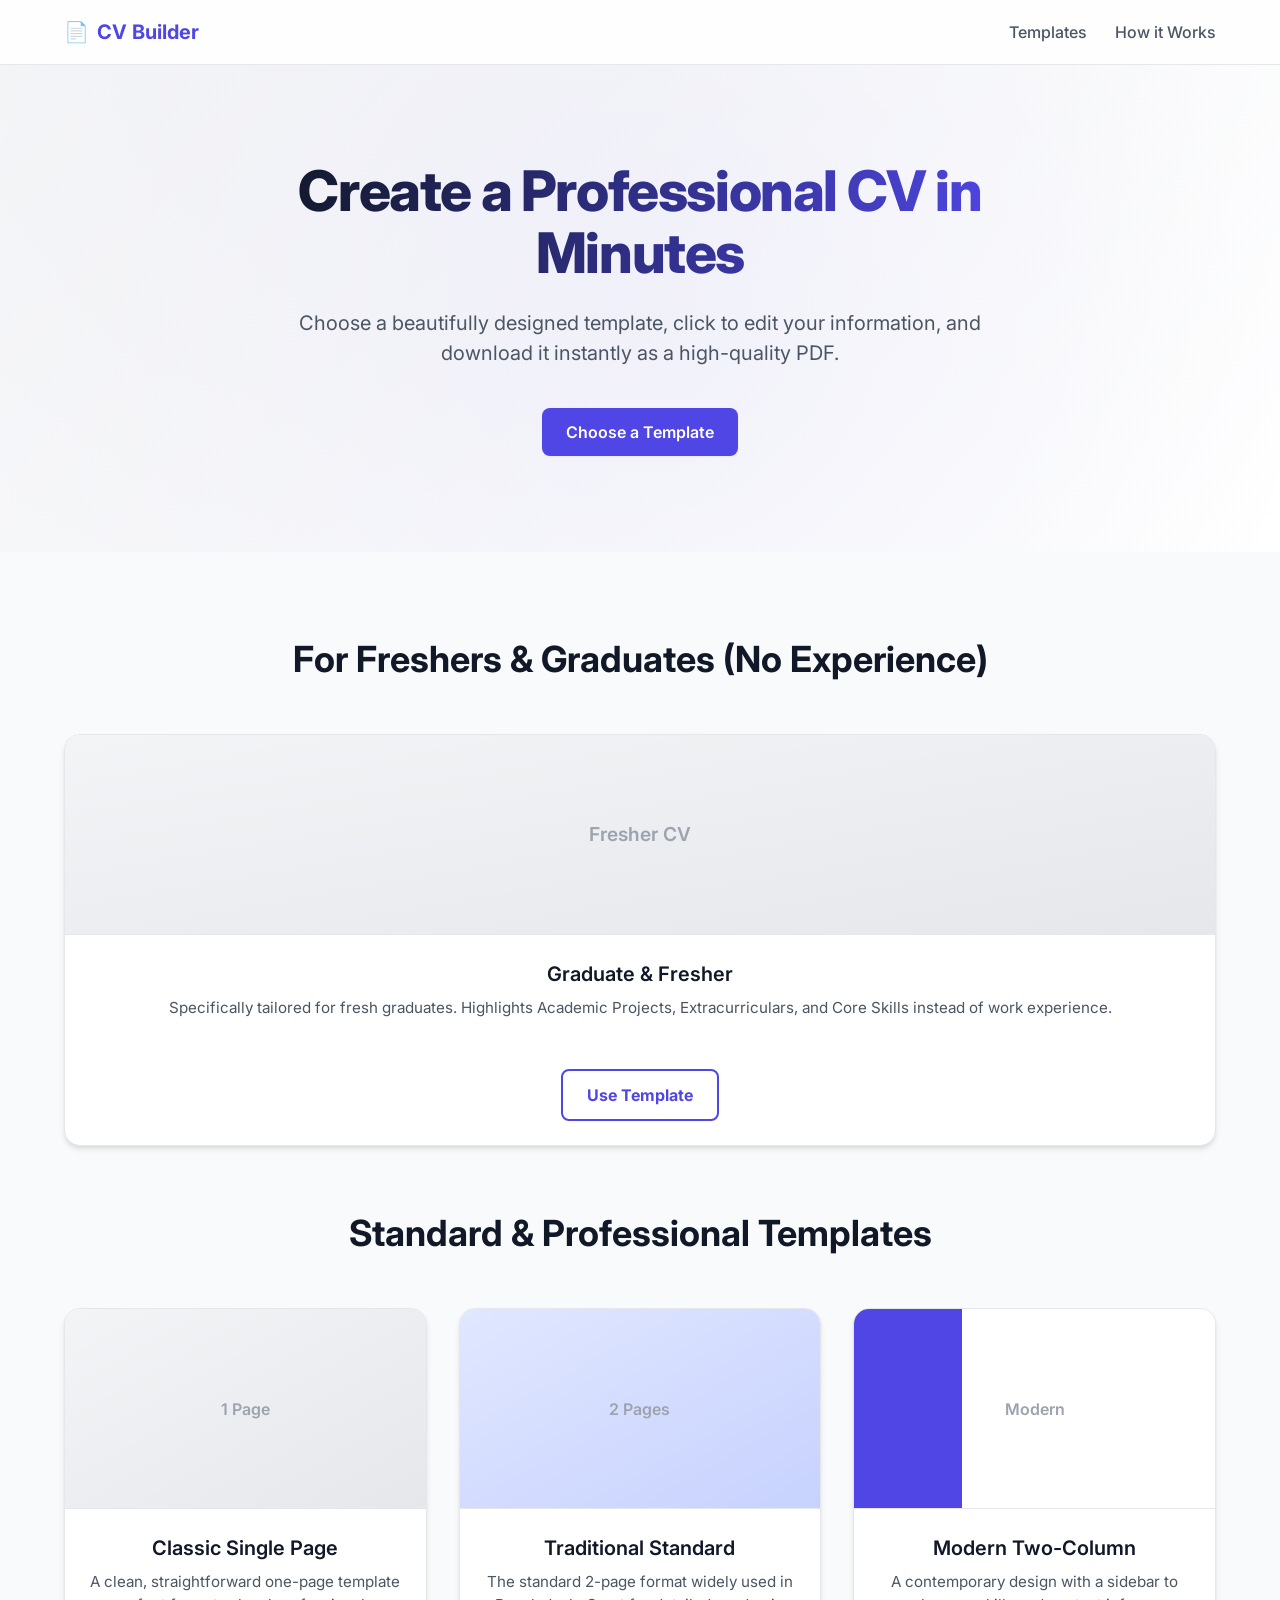
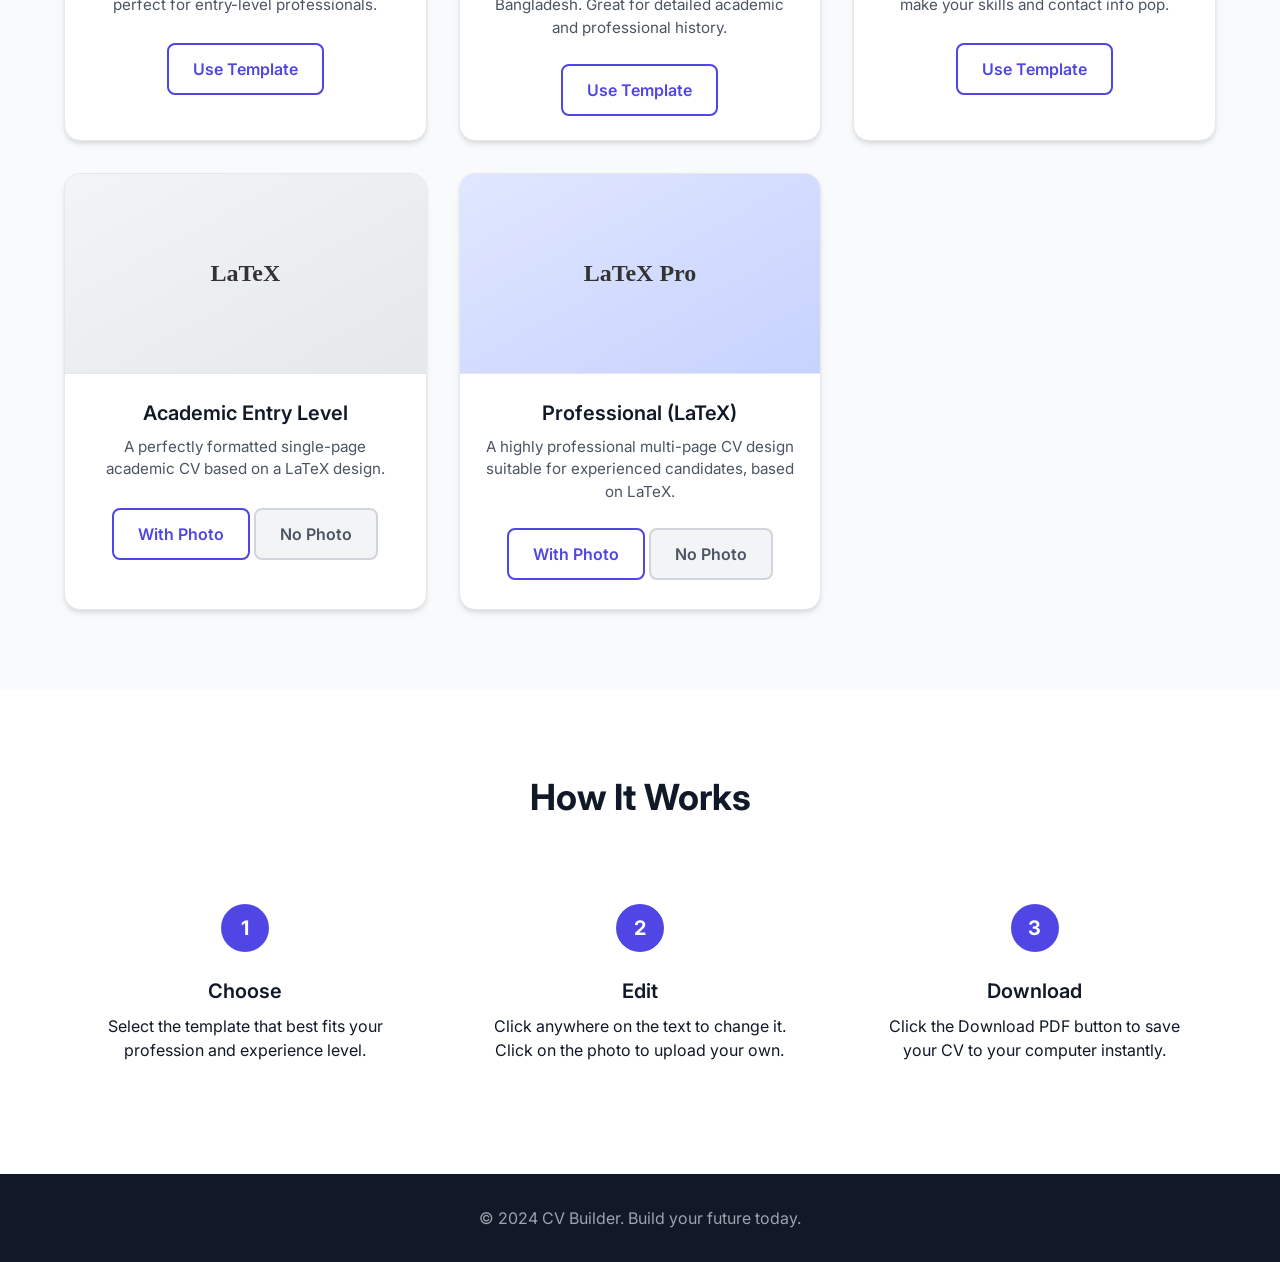
==== index.html @ 47bbd601 "Deploy CV Builder files" ====
<!DOCTYPE html>
<html lang="en">
<head>
    <meta charset="UTF-8">
    <meta name="viewport" content="width=device-width, initial-scale=1.0">
    <title>CV Builder - Professional CV Templates</title>
    <meta name="description" content="Create professional CVs quickly. Select a template, edit your details, and download as PDF.">
    <link rel="preconnect" href="https://fonts.googleapis.com">
    <link rel="preconnect" href="https://fonts.gstatic.com" crossorigin>
    <link href="https://fonts.googleapis.com/css2?family=Inter:wght@400;500;600;700&display=swap" rel="stylesheet">
    <link rel="stylesheet" href="css/style.css">
</head>
<body>
    <header class="navbar">
        <div class="container">
            <a href="index.html" class="logo">
                <span class="logo-icon">📄</span>
                <span class="logo-text">CV Builder</span>
            </a>
            <nav>
                <a href="#templates" class="nav-link">Templates</a>
                <a href="#how-it-works" class="nav-link">How it Works</a>
            </nav>
        </div>
    </header>

    <main>
        <section class="hero">
            <div class="container hero-content">
                <h1 class="hero-title">Create a Professional CV in Minutes</h1>
                <p class="hero-subtitle">Choose a beautifully designed template, click to edit your information, and download it instantly as a high-quality PDF.</p>
                <a href="#templates" class="btn btn-primary">Choose a Template</a>
            </div>
            <div class="hero-background"></div>
        </section>

        <section id="templates" class="templates-section">
            <div class="container">
                <h2 class="section-title">For Freshers & Graduates (No Experience)</h2>
                <div class="template-grid">
                    
                    <!-- Template: Fresher Special -->
                    <div class="template-card">
                        <div class="template-preview classic-1page-preview">
                            <span style="font-size: 1.2rem;">Fresher CV</span>
                        </div>
                        <div class="template-info">
                            <h3 class="template-name">Graduate & Fresher</h3>
                            <p class="template-desc">Specifically tailored for fresh graduates. Highlights Academic Projects, Extracurriculars, and Core Skills instead of work experience.</p>
                            <a href="template-fresher.html" class="btn btn-outline" style="border-color: #4f46e5; color: #4f46e5; font-weight: bold;">Use Template</a>
                        </div>
                    </div>

                </div>

                <h2 class="section-title" style="margin-top: 60px;">Standard & Professional Templates</h2>
                <div class="template-grid">
                    
                    <!-- Template 1: Classic 1-Page -->
                    <div class="template-card">
                        <div class="template-preview classic-1page-preview">
                            <span>1 Page</span>
                        </div>
                        <div class="template-info">
                            <h3 class="template-name">Classic Single Page</h3>
                            <p class="template-desc">A clean, straightforward one-page template perfect for entry-level professionals.</p>
                            <a href="template-1page.html" class="btn btn-outline">Use Template</a>
                        </div>
                    </div>

                    <!-- Template 2: Traditional 2-Page (Bangladeshi Standard) -->
                    <div class="template-card">
                        <div class="template-preview traditional-2page-preview">
                            <span>2 Pages</span>
                        </div>
                        <div class="template-info">
                            <h3 class="template-name">Traditional Standard</h3>
                            <p class="template-desc">The standard 2-page format widely used in Bangladesh. Great for detailed academic and professional history.</p>
                            <a href="template-2page.html" class="btn btn-outline">Use Template</a>
                        </div>
                    </div>

                    <!-- Template 3: Modern Layout -->
                    <div class="template-card">
                        <div class="template-preview modern-preview">
                            <span>Modern</span>
                        </div>
                        <div class="template-info">
                            <h3 class="template-name">Modern Two-Column</h3>
                            <p class="template-desc">A contemporary design with a sidebar to make your skills and contact info pop.</p>
                            <a href="template-modern.html" class="btn btn-outline">Use Template</a>
                        </div>
                    </div>

                    <!-- Template 4: LaTeX Style 1 -->
                    <div class="template-card">
                        <div class="template-preview classic-1page-preview">
                            <span style="font-family: 'Times New Roman', serif; font-size: 1.5rem; color: #333;">LaTeX</span>
                        </div>
                        <div class="template-info">
                            <h3 class="template-name">Academic Entry Level</h3>
                            <p class="template-desc">A perfectly formatted single-page academic CV based on a LaTeX design.</p>
                            <a href="template-latex-1.html" class="btn btn-outline" style="margin-bottom: 5px;">With Photo</a>
                            <a href="template-latex-1-noimg.html" class="btn btn-outline" style="background:#f3f4f6; color:#4b5563; border-color:#d1d5db;">No Photo</a>
                        </div>
                    </div>

                    <!-- Template 5: LaTeX Style 2 -->
                    <div class="template-card">
                        <div class="template-preview traditional-2page-preview">
                            <span style="font-family: 'Times New Roman', serif; font-size: 1.5rem; color: #333;">LaTeX Pro</span>
                        </div>
                        <div class="template-info">
                            <h3 class="template-name">Professional (LaTeX)</h3>
                            <p class="template-desc">A highly professional multi-page CV design suitable for experienced candidates, based on LaTeX.</p>
                            <a href="template-latex-2.html" class="btn btn-outline" style="margin-bottom: 5px;">With Photo</a>
                            <a href="template-latex-2-noimg.html" class="btn btn-outline" style="background:#f3f4f6; color:#4b5563; border-color:#d1d5db;">No Photo</a>
                        </div>
                    </div>

                </div>
            </div>
        </section>

        <section id="how-it-works" class="how-it-works">
            <div class="container">
                <h2 class="section-title">How It Works</h2>
                <div class="steps-grid">
                    <div class="step-item">
                        <div class="step-number">1</div>
                        <h3 class="step-title">Choose</h3>
                        <p>Select the template that best fits your profession and experience level.</p>
                    </div>
                    <div class="step-item">
                        <div class="step-number">2</div>
                        <h3 class="step-title">Edit</h3>
                        <p>Click anywhere on the text to change it. Click on the photo to upload your own.</p>
                    </div>
                    <div class="step-item">
                        <div class="step-number">3</div>
                        <h3 class="step-title">Download</h3>
                        <p>Click the Download PDF button to save your CV to your computer instantly.</p>
                    </div>
                </div>
            </div>
        </section>
    </main>

    <footer class="footer">
        <div class="container">
            <p>&copy; 2024 CV Builder. Build your future today.</p>
        </div>
    </footer>
</body>
</html>
---- css/style.css ----
:root {
    --primary-color: #4f46e5;
    --primary-hover: #4338ca;
    --text-main: #111827;
    --text-muted: #4b5563;
    --bg-main: #f9fafb;
    --bg-card: #ffffff;
    --border-color: #e5e7eb;
    --radius-md: 0.5rem;
    --radius-lg: 1rem;
    --shadow-sm: 0 1px 2px 0 rgba(0, 0, 0, 0.05);
    --shadow-md: 0 4px 6px -1px rgba(0, 0, 0, 0.1), 0 2px 4px -1px rgba(0, 0, 0, 0.06);
    --shadow-lg: 0 10px 15px -3px rgba(0, 0, 0, 0.1), 0 4px 6px -2px rgba(0, 0, 0, 0.05);
    --font-sans: 'Inter', system-ui, -apple-system, sans-serif;
}

* {
    margin: 0;
    padding: 0;
    box-sizing: border-box;
}

html {
    scroll-behavior: smooth;
}

body {
    font-family: var(--font-sans);
    color: var(--text-main);
    background-color: var(--bg-main);
    line-height: 1.5;
}

a {
    text-decoration: none;
    color: inherit;
}

/* Layout */
.container {
    max-width: 1200px;
    margin: 0 auto;
    padding: 0 1.5rem;
}

/* Navbar */
.navbar {
    background-color: rgba(255, 255, 255, 0.8);
    backdrop-filter: blur(8px);
    position: sticky;
    top: 0;
    z-index: 100;
    border-bottom: 1px solid var(--border-color);
}

.navbar .container {
    display: flex;
    justify-content: space-between;
    align-items: center;
    height: 4rem;
}

.logo {
    display: flex;
    align-items: center;
    gap: 0.5rem;
    font-size: 1.25rem;
    font-weight: 700;
    color: var(--primary-color);
}

.nav-link {
    font-weight: 500;
    color: var(--text-muted);
    margin-left: 1.5rem;
    transition: color 0.2s;
}

.nav-link:hover {
    color: var(--primary-color);
}

/* Buttons */
.btn {
    display: inline-flex;
    align-items: center;
    justify-content: center;
    padding: 0.75rem 1.5rem;
    font-size: 1rem;
    font-weight: 600;
    border-radius: var(--radius-md);
    transition: all 0.2s;
    cursor: pointer;
    border: none;
}

.btn-primary {
    background-color: var(--primary-color);
    color: white;
    box-shadow: var(--shadow-sm);
}

.btn-primary:hover {
    background-color: var(--primary-hover);
    transform: translateY(-1px);
    box-shadow: var(--shadow-md);
}

.btn-outline {
    background-color: transparent;
    color: var(--primary-color);
    border: 2px solid var(--primary-color);
}

.btn-outline:hover {
    background-color: var(--primary-color);
    color: white;
}

/* Hero Section */
.hero {
    position: relative;
    padding: 6rem 0;
    text-align: center;
    overflow: hidden;
    background: linear-gradient(135deg, #f3f4f6 0%, #ffffff 100%);
}

.hero-content {
    position: relative;
    z-index: 10;
    max-width: 800px;
}

.hero-title {
    font-size: 3.5rem;
    font-weight: 800;
    letter-spacing: -0.025em;
    line-height: 1.1;
    margin-bottom: 1.5rem;
    background: linear-gradient(to right, #111827, #4f46e5);
    -webkit-background-clip: text;
    color: transparent;
}

.hero-subtitle {
    font-size: 1.25rem;
    color: var(--text-muted);
    margin-bottom: 2.5rem;
}

.hero-background {
    position: absolute;
    top: -50%;
    left: -50%;
    width: 200%;
    height: 200%;
    background: radial-gradient(circle, rgba(79, 70, 229, 0.05) 0%, transparent 50%);
    z-index: 1;
    pointer-events: none;
}

/* Section Common */
.section-title {
    font-size: 2.25rem;
    font-weight: 700;
    text-align: center;
    margin-bottom: 3rem;
}

/* Templates Section */
.templates-section {
    padding: 5rem 0;
    background-color: var(--bg-main);
}

.template-grid {
    display: grid;
    grid-template-columns: repeat(auto-fit, minmax(300px, 1fr));
    gap: 2rem;
}

.template-card {
    background-color: var(--bg-card);
    border-radius: var(--radius-lg);
    overflow: hidden;
    box-shadow: var(--shadow-md);
    transition: transform 0.3s, box-shadow 0.3s;
    border: 1px solid var(--border-color);
}

.template-card:hover {
    transform: translateY(-5px);
    box-shadow: var(--shadow-lg);
}

.template-preview {
    height: 200px;
    background-color: #e5e7eb;
    display: flex;
    align-items: center;
    justify-content: center;
    font-weight: 600;
    color: #9ca3af;
    position: relative;
    border-bottom: 1px solid var(--border-color);
}

.classic-1page-preview {
    background: linear-gradient(to bottom right, #f3f4f6, #e5e7eb);
}

.traditional-2page-preview {
    background: linear-gradient(to bottom right, #e0e7ff, #c7d2fe);
}

.modern-preview {
    background: linear-gradient(to right, #4f46e5 30%, #ffffff 30%);
}

.template-info {
    padding: 1.5rem;
    text-align: center;
}

.template-name {
    font-size: 1.25rem;
    font-weight: 600;
    margin-bottom: 0.5rem;
}

.template-desc {
    color: var(--text-muted);
    font-size: 0.95rem;
    margin-bottom: 1.5rem;
    min-height: 3rem;
}

/* How It Works */
.how-it-works {
    padding: 5rem 0;
    background-color: white;
}

.steps-grid {
    display: grid;
    grid-template-columns: repeat(auto-fit, minmax(250px, 1fr));
    gap: 2rem;
    text-align: center;
}

.step-item {
    padding: 2rem;
}

.step-number {
    width: 3rem;
    height: 3rem;
    background-color: var(--primary-color);
    color: white;
    border-radius: 50%;
    display: flex;
    align-items: center;
    justify-content: center;
    font-size: 1.25rem;
    font-weight: 700;
    margin: 0 auto 1.5rem auto;
}

.step-title {
    font-size: 1.25rem;
    font-weight: 600;
    margin-bottom: 0.5rem;
}

/* Footer */
.footer {
    background-color: #111827;
    color: #9ca3af;
    text-align: center;
    padding: 2rem 0;
}
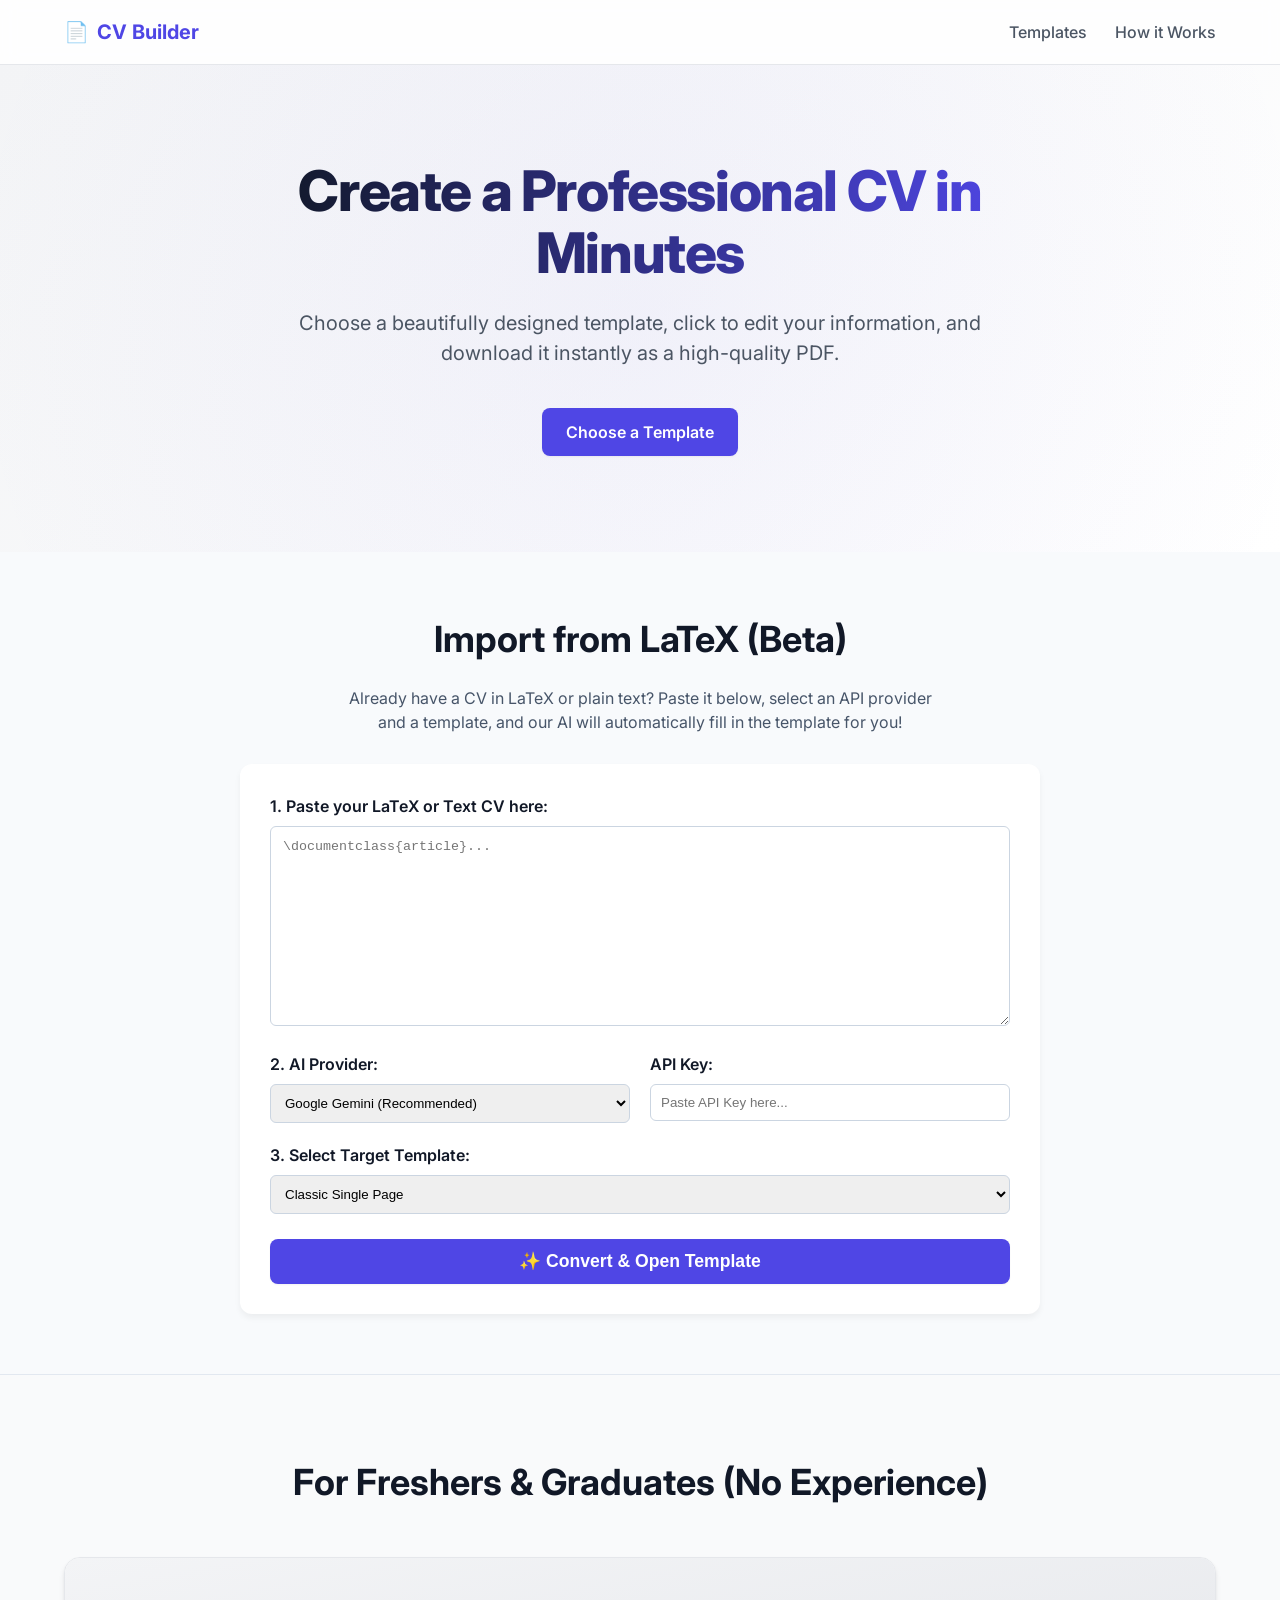
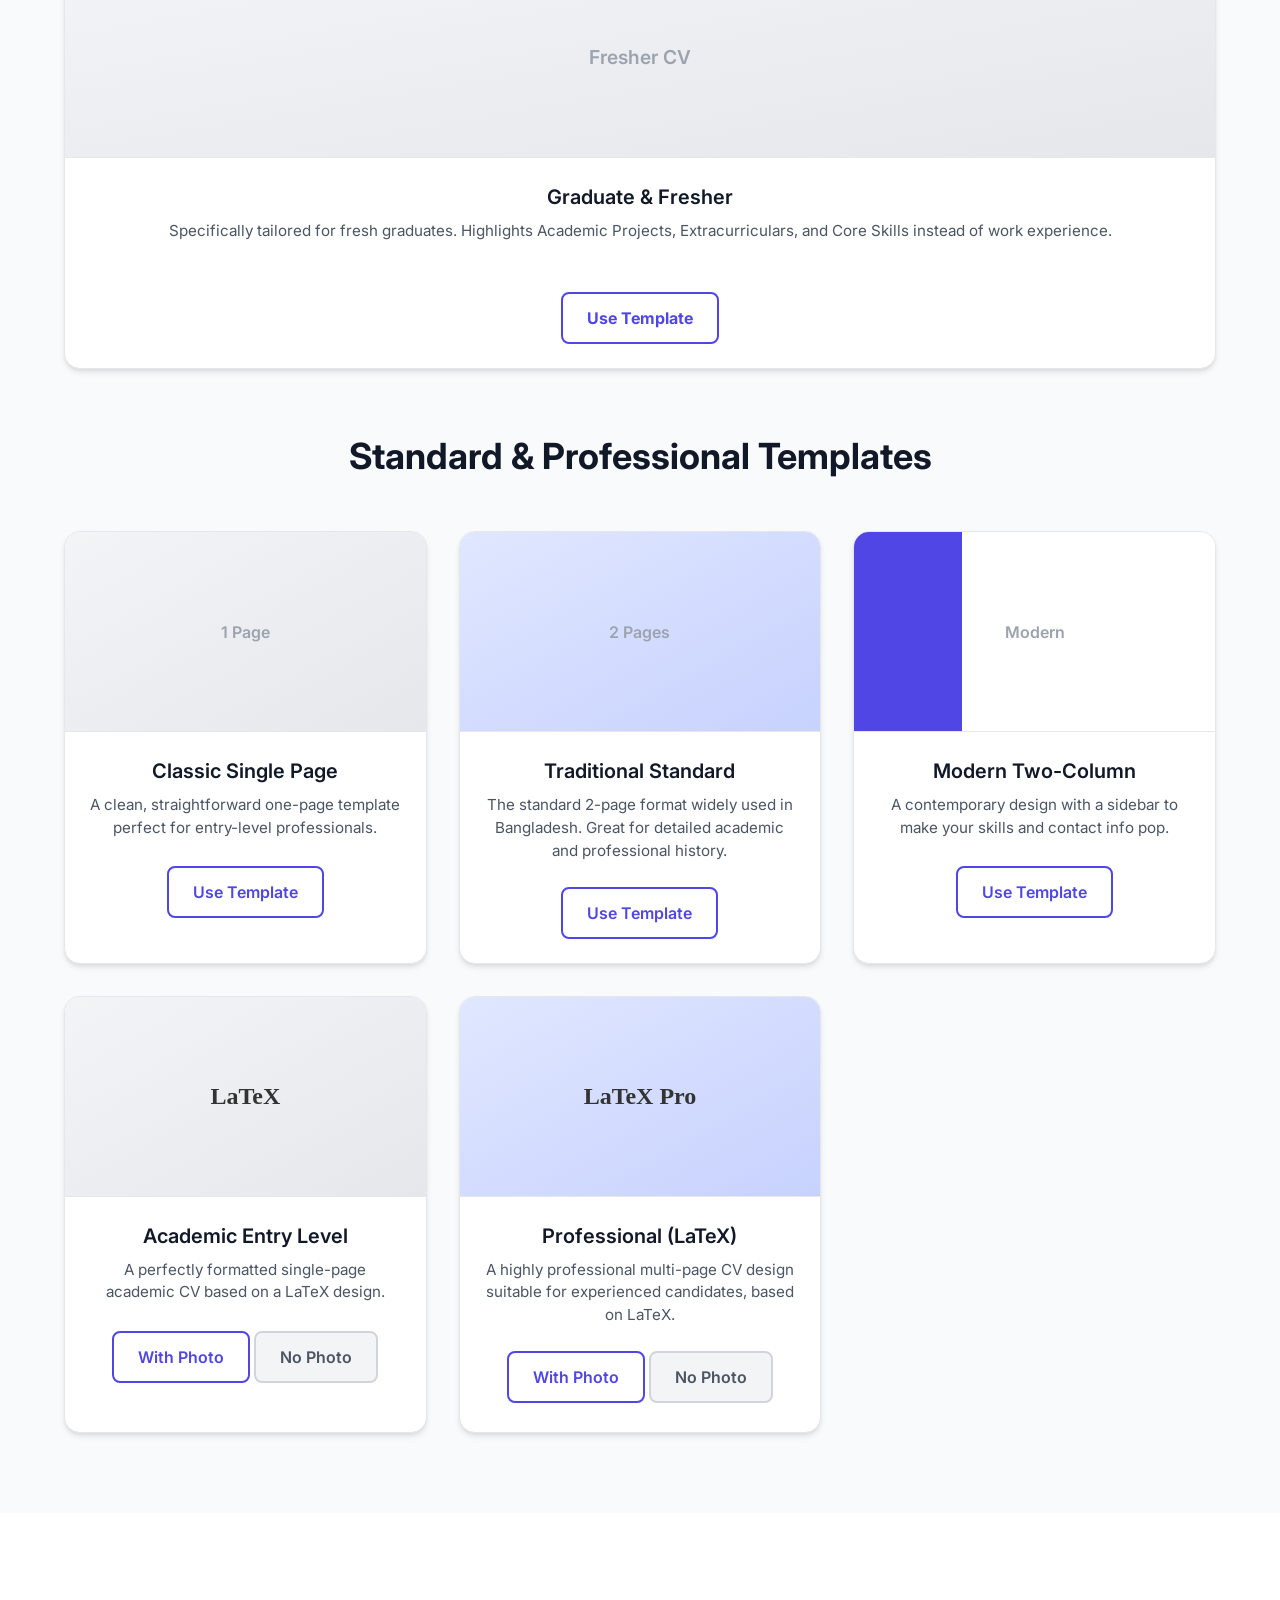
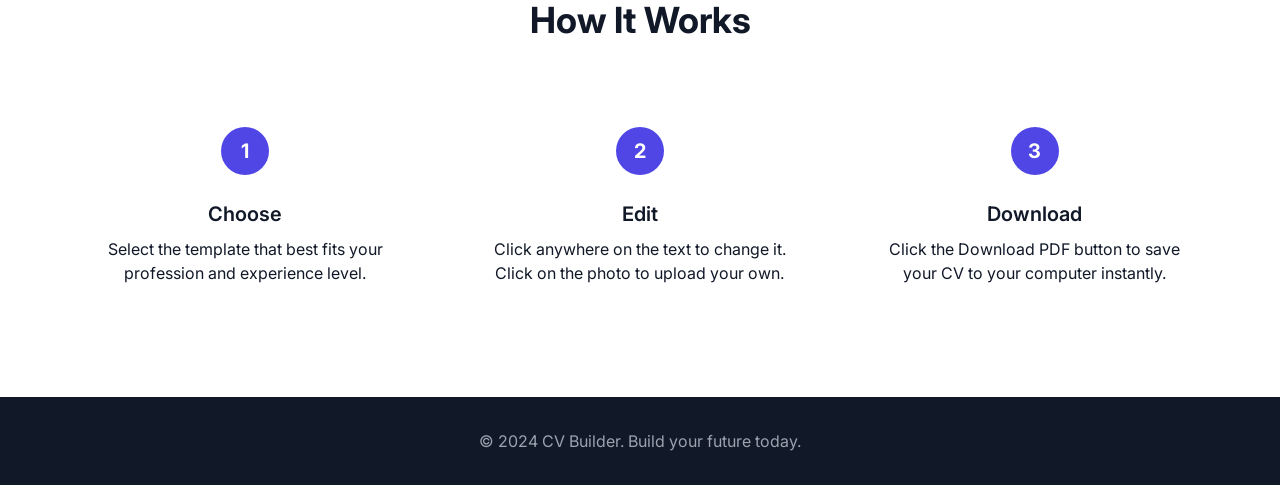
==== commit 9afbb599: "Add LaTeX import and PDF compilation features" ====
--- a/index.html
+++ b/index.html
@@ -34,6 +34,52 @@
             <div class="hero-background"></div>
         </section>
 
+        <section id="import-section" style="background: #f8fafc; padding: 60px 0; border-bottom: 1px solid #e2e8f0;">
+            <div class="container">
+                <h2 class="section-title" style="text-align: center; margin-bottom: 20px;">Import from LaTeX (Beta)</h2>
+                <p style="text-align: center; margin-bottom: 30px; color: #475569; max-width: 600px; margin-left: auto; margin-right: auto;">
+                    Already have a CV in LaTeX or plain text? Paste it below, select an API provider and a template, and our AI will automatically fill in the template for you!
+                </p>
+                <div style="max-width: 800px; margin: 0 auto; background: white; padding: 30px; border-radius: 12px; box-shadow: 0 4px 6px rgba(0,0,0,0.05);">
+                    <div style="margin-bottom: 20px;">
+                        <label style="display: block; font-weight: 600; margin-bottom: 8px;">1. Paste your LaTeX or Text CV here:</label>
+                        <textarea id="import-text" style="width: 100%; height: 200px; padding: 12px; border: 1px solid #cbd5e1; border-radius: 6px; font-family: monospace; resize: vertical;" placeholder="\documentclass{article}..."></textarea>
+                    </div>
+                    
+                    <div style="display: flex; gap: 20px; margin-bottom: 20px; flex-wrap: wrap;">
+                        <div style="flex: 1; min-width: 200px;">
+                            <label style="display: block; font-weight: 600; margin-bottom: 8px;">2. AI Provider:</label>
+                            <select id="import-provider" style="width: 100%; padding: 10px; border: 1px solid #cbd5e1; border-radius: 6px;">
+                                <option value="gemini">Google Gemini (Recommended)</option>
+                                <option value="groq">Groq (Llama 3.3)</option>
+                            </select>
+                        </div>
+                        <div style="flex: 1; min-width: 200px;">
+                            <label style="display: block; font-weight: 600; margin-bottom: 8px;">API Key:</label>
+                            <input type="password" id="import-api-key" style="width: 100%; padding: 10px; border: 1px solid #cbd5e1; border-radius: 6px;" placeholder="Paste API Key here...">
+                        </div>
+                    </div>
+
+                    <div style="margin-bottom: 25px;">
+                        <label style="display: block; font-weight: 600; margin-bottom: 8px;">3. Select Target Template:</label>
+                        <select id="import-target" style="width: 100%; padding: 10px; border: 1px solid #cbd5e1; border-radius: 6px;">
+                            <option value="template-1page.html">Classic Single Page</option>
+                            <option value="template-2page.html">Traditional 2-Page Standard</option>
+                            <option value="template-modern.html">Modern Two-Column</option>
+                            <option value="template-latex-1.html">LaTeX Style 1 (Classic Table)</option>
+                            <option value="template-latex-2.html">LaTeX Style 2 (Clean Sections)</option>
+                            <option value="template-fresher.html">Graduate & Fresher</option>
+                            <option value="template-custom.html" style="font-weight: bold; color: #4f46e5;">✨ Auto-Generate Custom HTML Layout</option>
+                            <option value="pdf-compiler" style="font-weight: bold; color: #dc2626;">📄 Compile directly to PDF (LaTeX Online)</option>
+                        </select>
+                    </div>
+
+                    <button id="btn-run-import" class="btn btn-primary" style="width: 100%; font-size: 1.1rem; padding: 12px;">✨ Convert & Open Template</button>
+                    <div id="import-status" style="margin-top: 15px; text-align: center; color: #4f46e5; font-weight: 500; display: none;">Processing your CV... Please wait (this can take up to 20 seconds).</div>
+                </div>
+            </div>
+        </section>
+
         <section id="templates" class="templates-section">
             <div class="container">
                 <h2 class="section-title">For Freshers & Graduates (No Experience)</h2>
@@ -151,5 +197,6 @@
             <p>&copy; 2024 CV Builder. Build your future today.</p>
         </div>
     </footer>
+    <script src="js/import.js"></script>
 </body>
 </html>
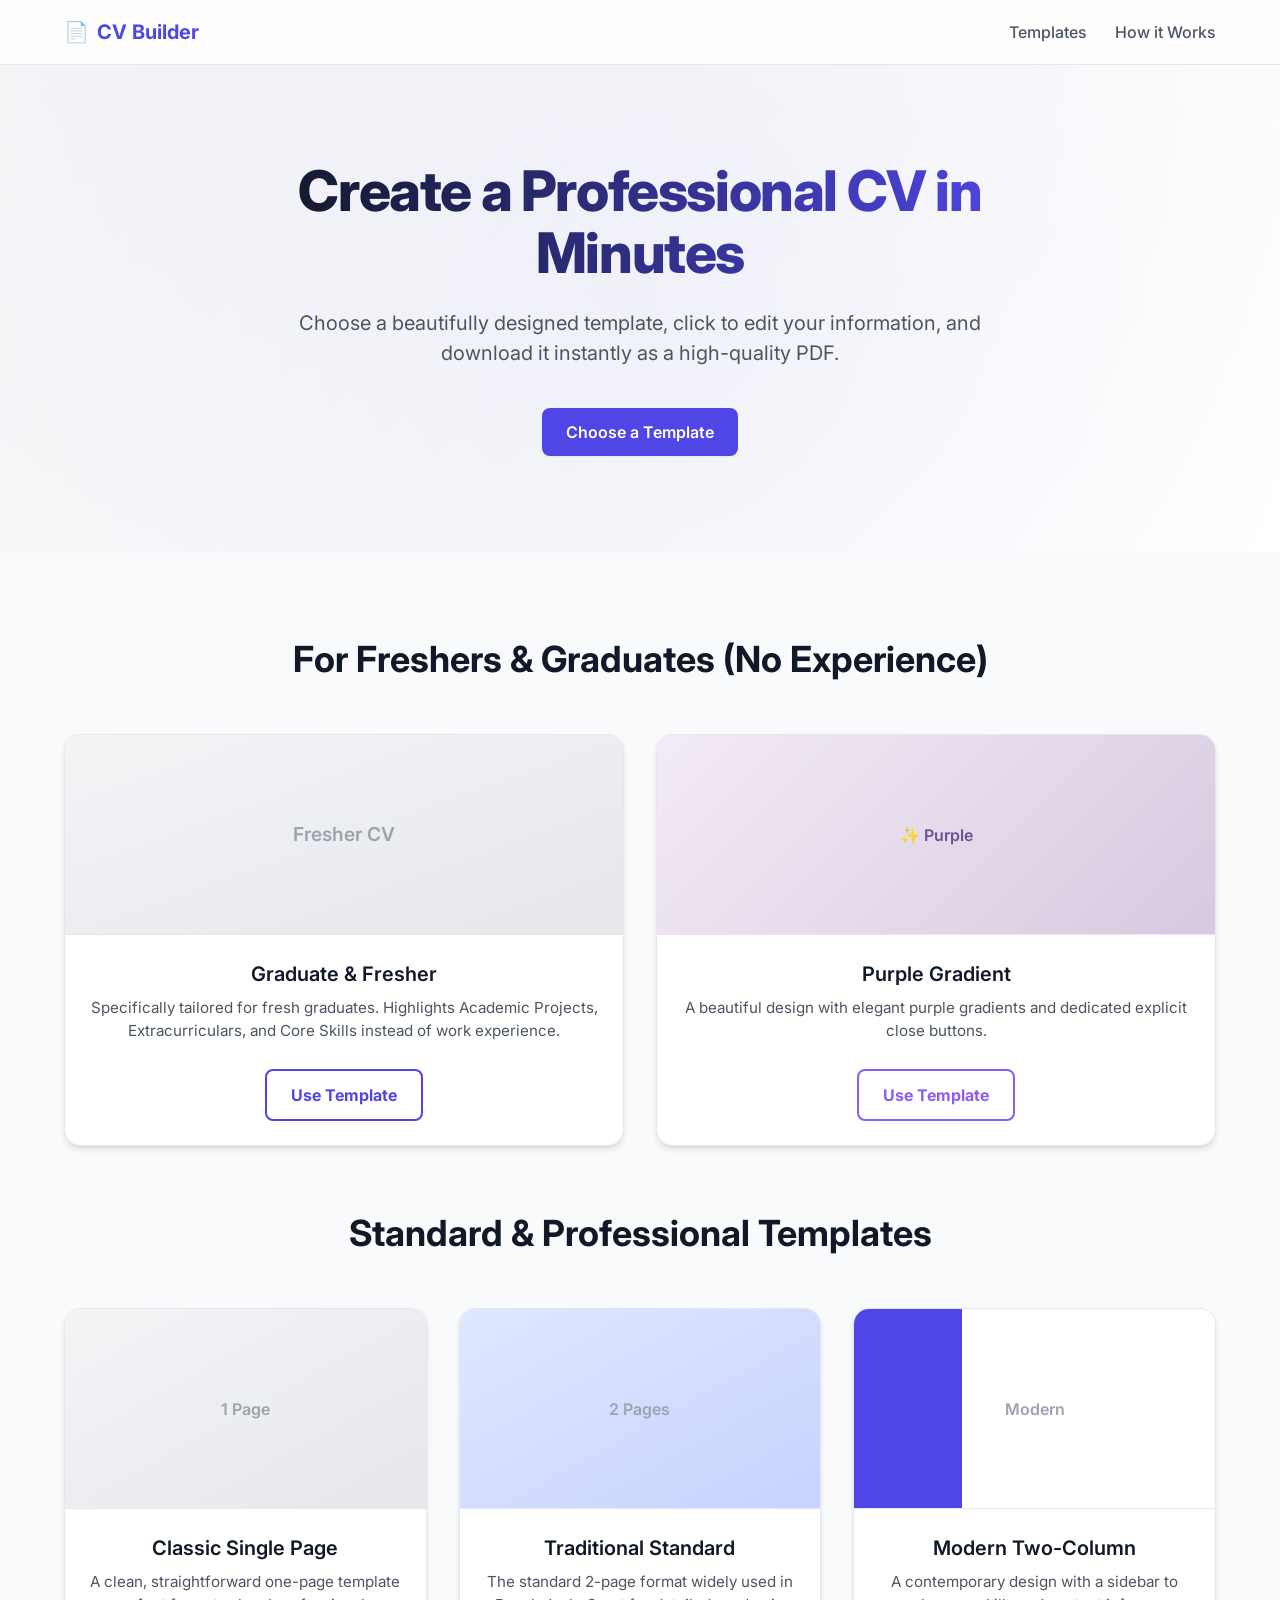
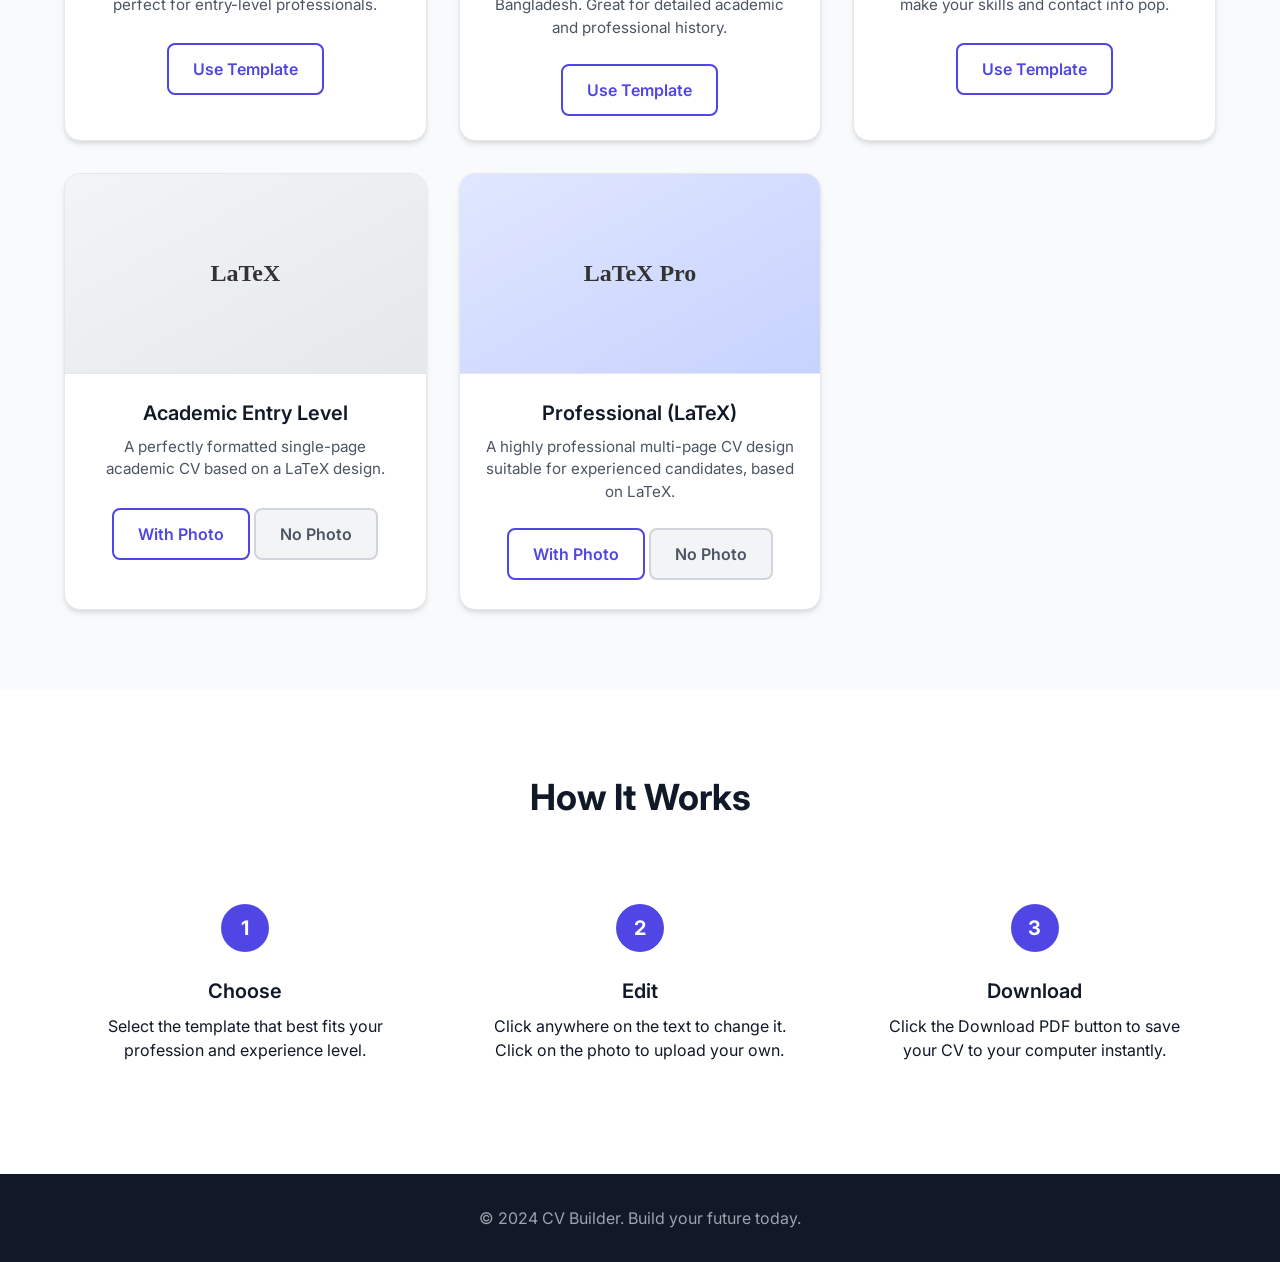
==== commit f47e9876: "Add Purple Gradient Template and explicit close buttons" ====
--- a/index.html
+++ b/index.html
@@ -34,52 +34,6 @@
             <div class="hero-background"></div>
         </section>
 
-        <section id="import-section" style="background: #f8fafc; padding: 60px 0; border-bottom: 1px solid #e2e8f0;">
-            <div class="container">
-                <h2 class="section-title" style="text-align: center; margin-bottom: 20px;">Import from LaTeX (Beta)</h2>
-                <p style="text-align: center; margin-bottom: 30px; color: #475569; max-width: 600px; margin-left: auto; margin-right: auto;">
-                    Already have a CV in LaTeX or plain text? Paste it below, select an API provider and a template, and our AI will automatically fill in the template for you!
-                </p>
-                <div style="max-width: 800px; margin: 0 auto; background: white; padding: 30px; border-radius: 12px; box-shadow: 0 4px 6px rgba(0,0,0,0.05);">
-                    <div style="margin-bottom: 20px;">
-                        <label style="display: block; font-weight: 600; margin-bottom: 8px;">1. Paste your LaTeX or Text CV here:</label>
-                        <textarea id="import-text" style="width: 100%; height: 200px; padding: 12px; border: 1px solid #cbd5e1; border-radius: 6px; font-family: monospace; resize: vertical;" placeholder="\documentclass{article}..."></textarea>
-                    </div>
-                    
-                    <div style="display: flex; gap: 20px; margin-bottom: 20px; flex-wrap: wrap;">
-                        <div style="flex: 1; min-width: 200px;">
-                            <label style="display: block; font-weight: 600; margin-bottom: 8px;">2. AI Provider:</label>
-                            <select id="import-provider" style="width: 100%; padding: 10px; border: 1px solid #cbd5e1; border-radius: 6px;">
-                                <option value="gemini">Google Gemini (Recommended)</option>
-                                <option value="groq">Groq (Llama 3.3)</option>
-                            </select>
-                        </div>
-                        <div style="flex: 1; min-width: 200px;">
-                            <label style="display: block; font-weight: 600; margin-bottom: 8px;">API Key:</label>
-                            <input type="password" id="import-api-key" style="width: 100%; padding: 10px; border: 1px solid #cbd5e1; border-radius: 6px;" placeholder="Paste API Key here...">
-                        </div>
-                    </div>
-
-                    <div style="margin-bottom: 25px;">
-                        <label style="display: block; font-weight: 600; margin-bottom: 8px;">3. Select Target Template:</label>
-                        <select id="import-target" style="width: 100%; padding: 10px; border: 1px solid #cbd5e1; border-radius: 6px;">
-                            <option value="template-1page.html">Classic Single Page</option>
-                            <option value="template-2page.html">Traditional 2-Page Standard</option>
-                            <option value="template-modern.html">Modern Two-Column</option>
-                            <option value="template-latex-1.html">LaTeX Style 1 (Classic Table)</option>
-                            <option value="template-latex-2.html">LaTeX Style 2 (Clean Sections)</option>
-                            <option value="template-fresher.html">Graduate & Fresher</option>
-                            <option value="template-custom.html" style="font-weight: bold; color: #4f46e5;">✨ Auto-Generate Custom HTML Layout</option>
-                            <option value="pdf-compiler" style="font-weight: bold; color: #dc2626;">📄 Compile directly to PDF (LaTeX Online)</option>
-                        </select>
-                    </div>
-
-                    <button id="btn-run-import" class="btn btn-primary" style="width: 100%; font-size: 1.1rem; padding: 12px;">✨ Convert & Open Template</button>
-                    <div id="import-status" style="margin-top: 15px; text-align: center; color: #4f46e5; font-weight: 500; display: none;">Processing your CV... Please wait (this can take up to 20 seconds).</div>
-                </div>
-            </div>
-        </section>
-
         <section id="templates" class="templates-section">
             <div class="container">
                 <h2 class="section-title">For Freshers & Graduates (No Experience)</h2>
@@ -94,6 +48,18 @@
                             <h3 class="template-name">Graduate & Fresher</h3>
                             <p class="template-desc">Specifically tailored for fresh graduates. Highlights Academic Projects, Extracurriculars, and Core Skills instead of work experience.</p>
                             <a href="template-fresher.html" class="btn btn-outline" style="border-color: #4f46e5; color: #4f46e5; font-weight: bold;">Use Template</a>
+                        </div>
+                    </div>
+
+                    <!-- Template: Purple Gradient -->
+                    <div class="template-card">
+                        <div class="template-preview" style="background: linear-gradient(135deg, #f3ebf5 0%, #d7c9e0 100%);">
+                            <span style="color: #6b5294;">✨ Purple</span>
+                        </div>
+                        <div class="template-info">
+                            <h3 class="template-name">Purple Gradient</h3>
+                            <p class="template-desc">A beautiful design with elegant purple gradients and dedicated explicit close buttons.</p>
+                            <a href="template-purple.html" class="btn btn-outline" style="border-color: #8b5cf6; color: #8b5cf6; font-weight: bold;">Use Template</a>
                         </div>
                     </div>
 
@@ -197,6 +163,5 @@
             <p>&copy; 2024 CV Builder. Build your future today.</p>
         </div>
     </footer>
-    <script src="js/import.js"></script>
 </body>
 </html>
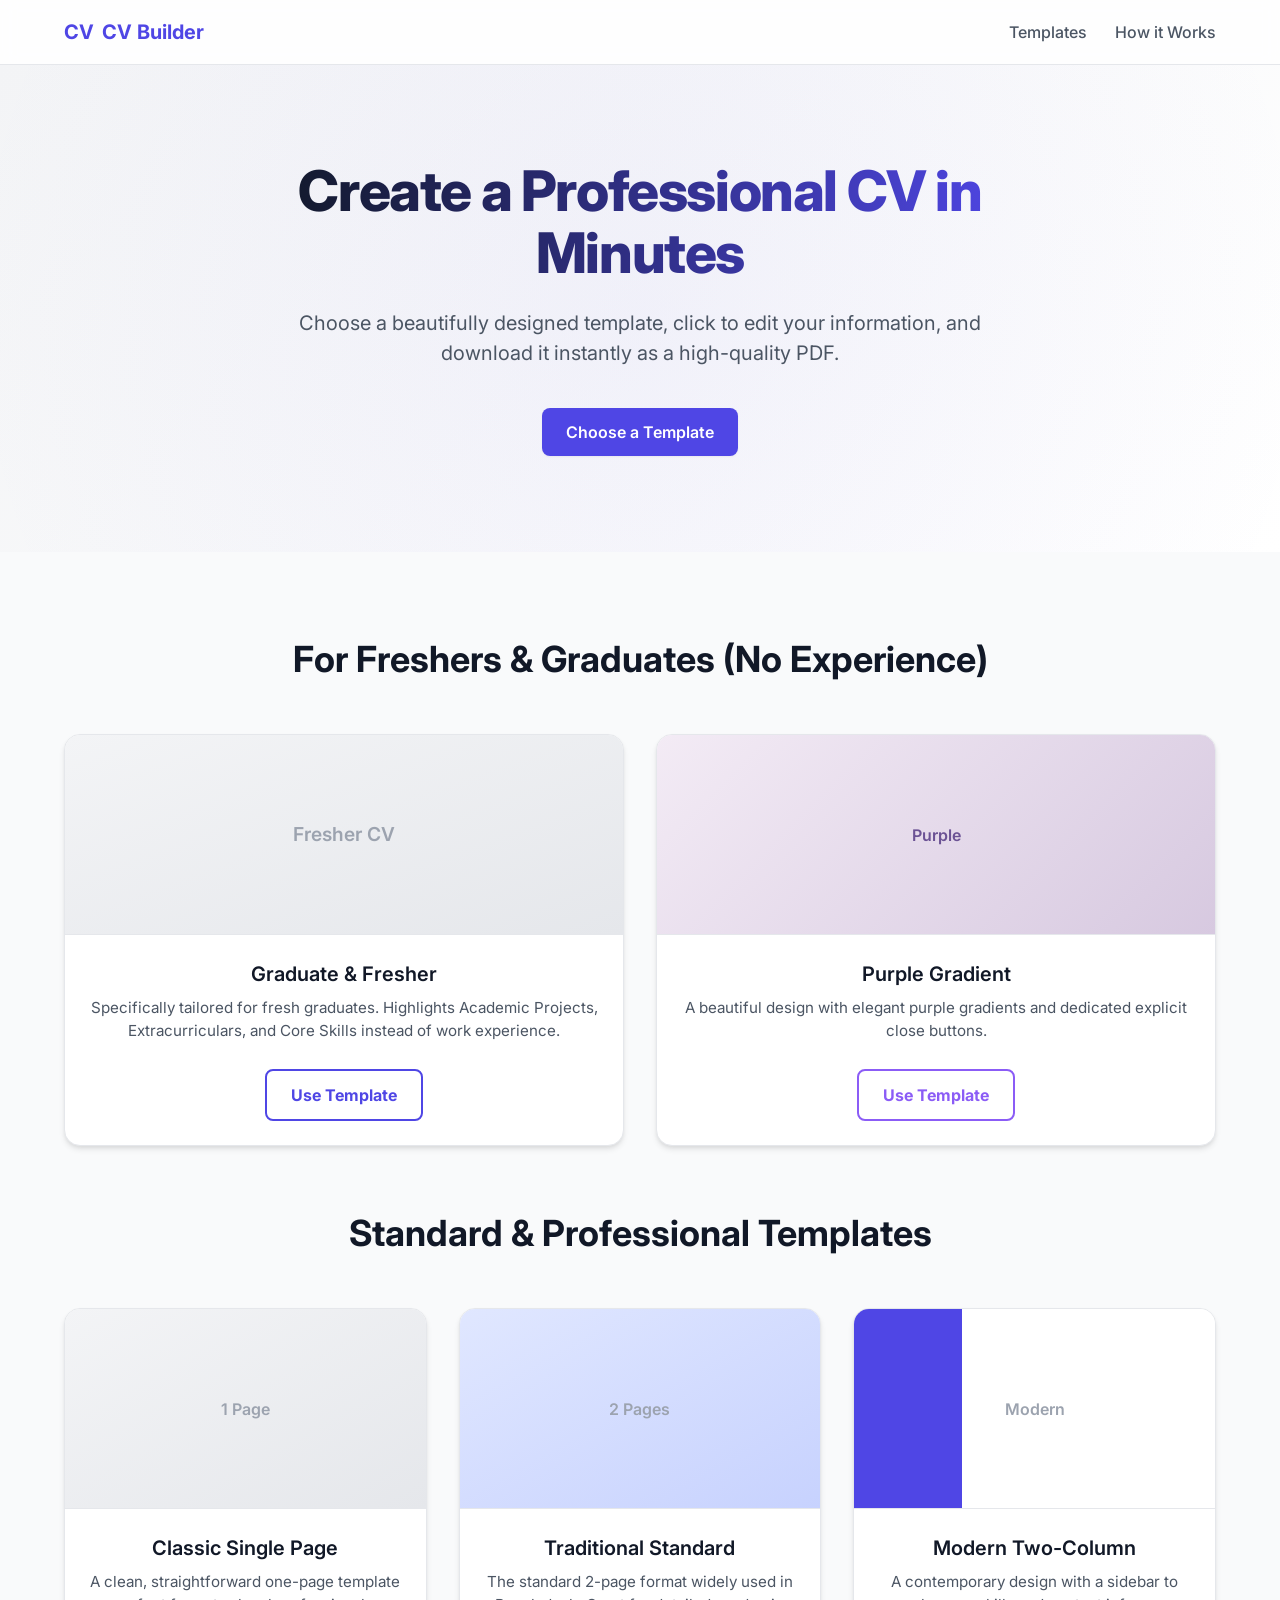
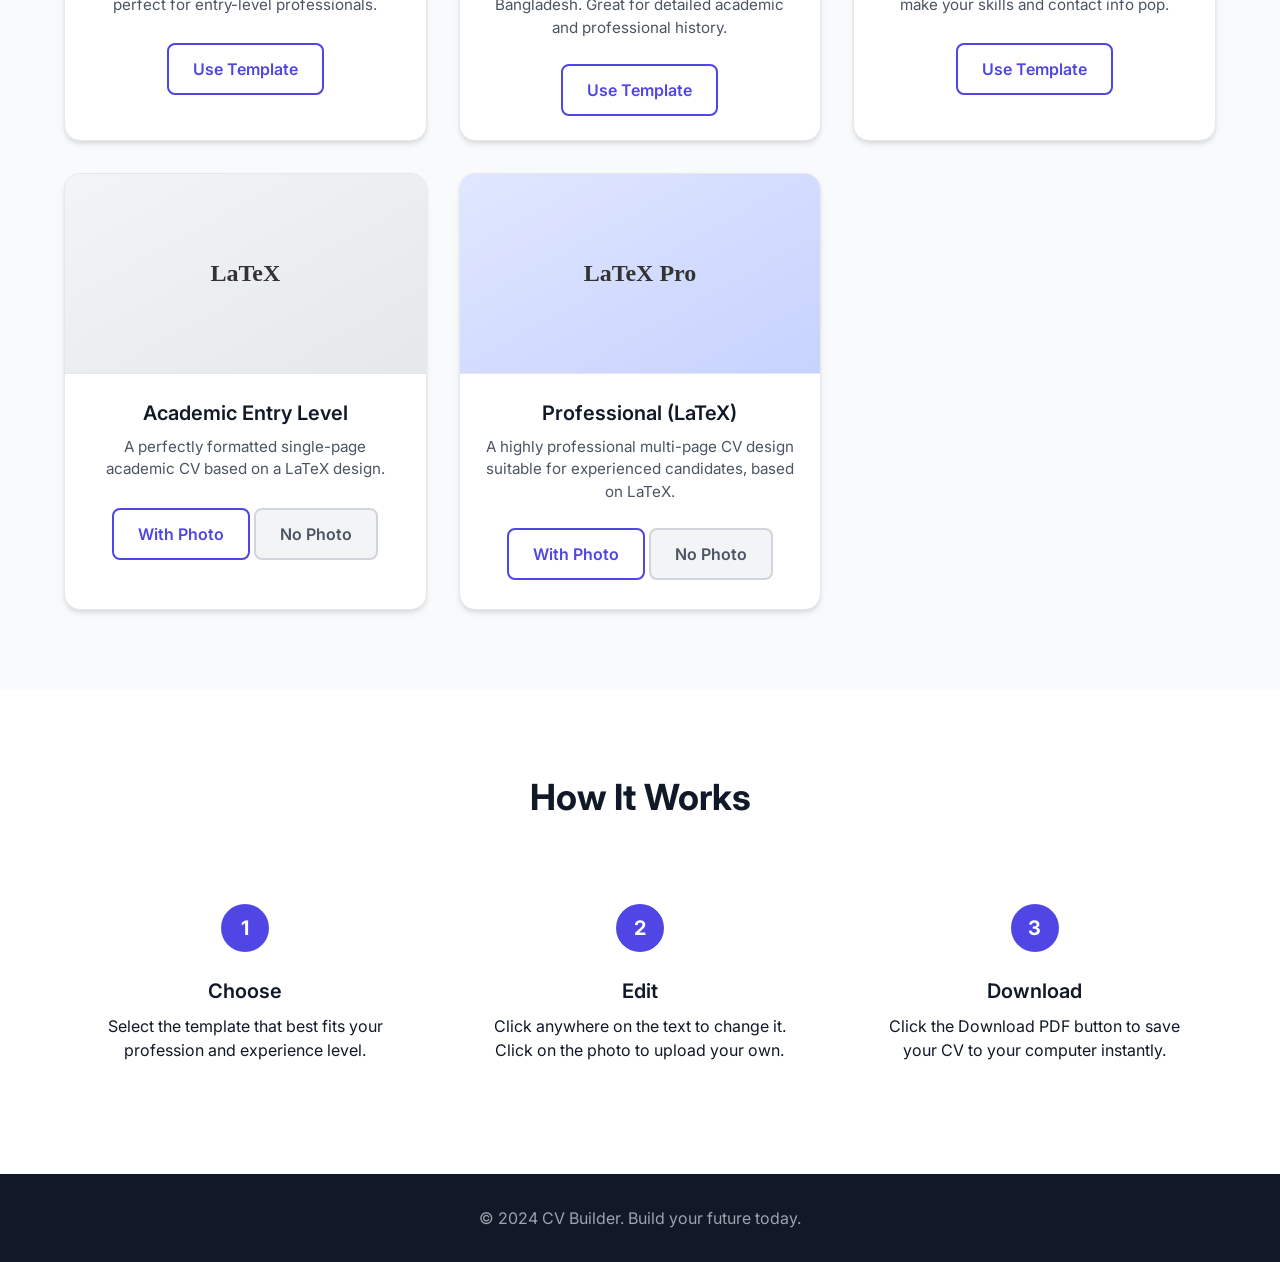
==== commit f78c6e56: "Fix A4 PDF export and template encoding" ====
--- a/index.html
+++ b/index.html
@@ -8,13 +8,13 @@
     <link rel="preconnect" href="https://fonts.googleapis.com">
     <link rel="preconnect" href="https://fonts.gstatic.com" crossorigin>
     <link href="https://fonts.googleapis.com/css2?family=Inter:wght@400;500;600;700&display=swap" rel="stylesheet">
-    <link rel="stylesheet" href="css/style.css">
+    <link rel="stylesheet" href="css/style.css?v=20260803-a4-fit">
 </head>
 <body>
     <header class="navbar">
         <div class="container">
             <a href="index.html" class="logo">
-                <span class="logo-icon">📄</span>
+                <span class="logo-icon">CV</span>
                 <span class="logo-text">CV Builder</span>
             </a>
             <nav>
@@ -54,7 +54,7 @@
                     <!-- Template: Purple Gradient -->
                     <div class="template-card">
                         <div class="template-preview" style="background: linear-gradient(135deg, #f3ebf5 0%, #d7c9e0 100%);">
-                            <span style="color: #6b5294;">✨ Purple</span>
+                            <span style="color: #6b5294;">Purple</span>
                         </div>
                         <div class="template-info">
                             <h3 class="template-name">Purple Gradient</h3>
